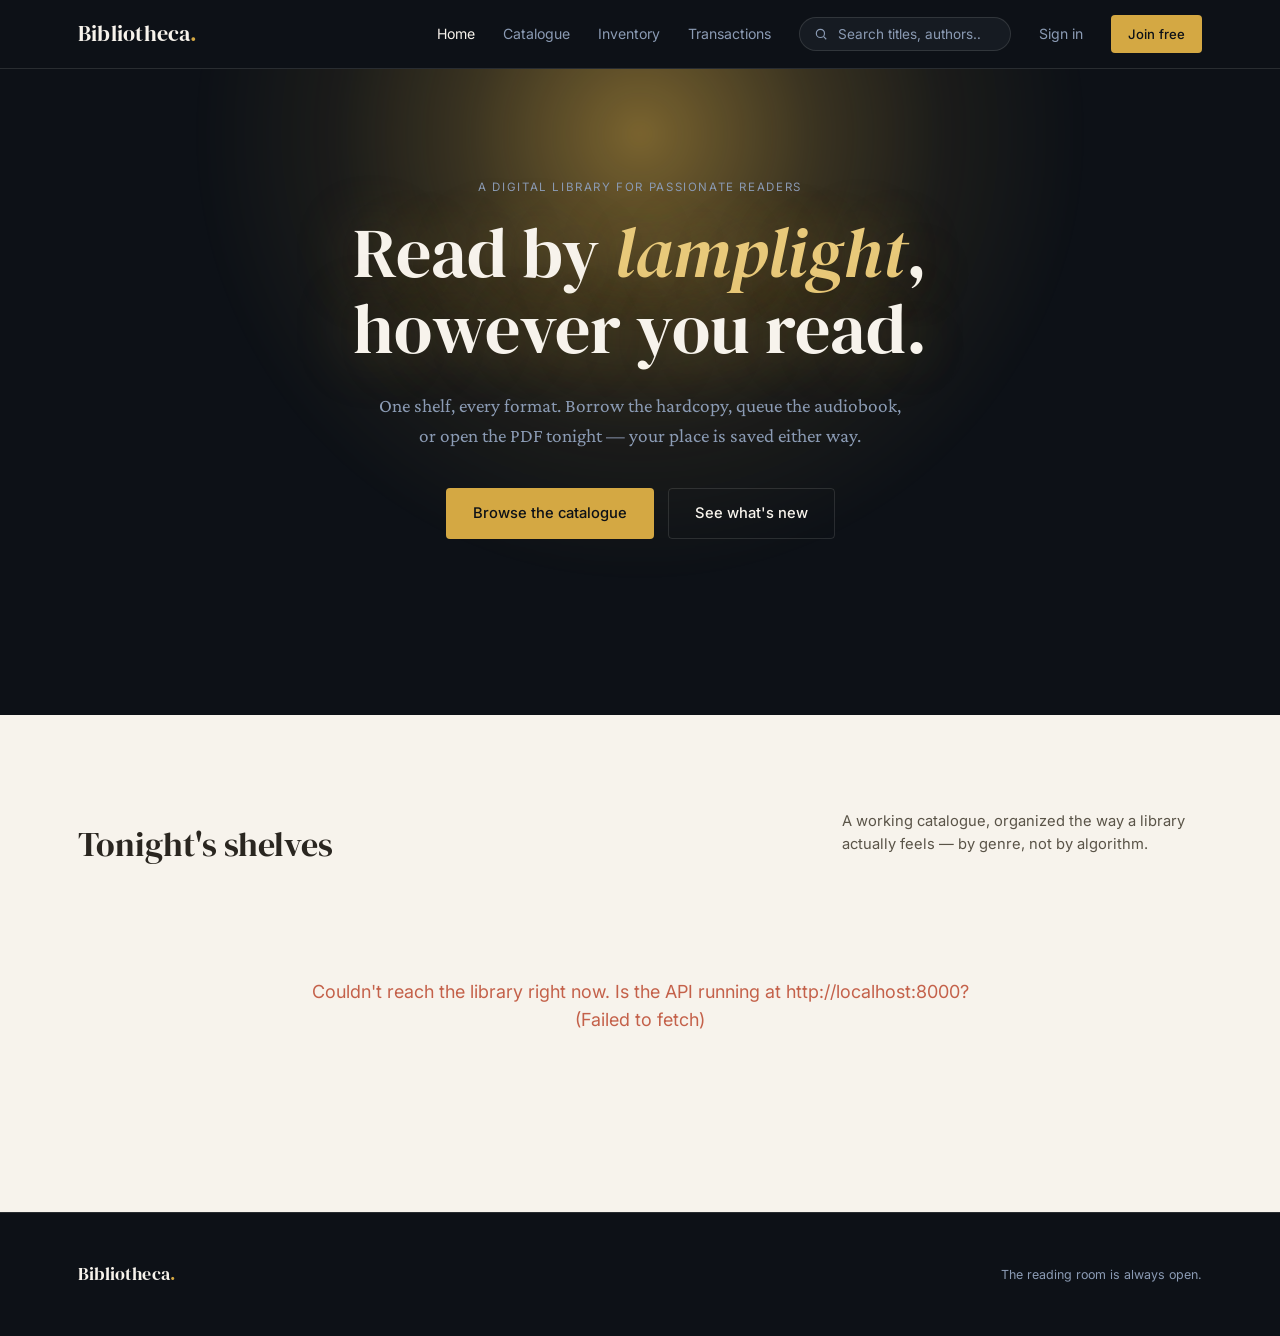
==== frontend/index.html @ e541b84b "Initial commit" ====
<!DOCTYPE html>
<html lang="en">
<head>
<meta charset="UTF-8">
<meta name="viewport" content="width=device-width, initial-scale=1.0">
<title>Bibliotheca — a digital library for passionate readers</title>
<meta name="description" content="Borrow the hardcopy, queue the audio, or open the PDF — one shelf, every format.">
<link rel="preconnect" href="https://fonts.googleapis.com">
<link rel="preconnect" href="https://fonts.gstatic.com" crossorigin>
<link href="https://fonts.googleapis.com/css2?family=DM+Serif+Display:ital@0;1&family=Crimson+Pro:ital,wght@0,400;0,500;0,600;1,400&family=Inter:wght@400;500;600&display=swap" rel="stylesheet">
<link rel="stylesheet" href="css/style.css">
</head>
<body>

<header class="site-header">
  <div class="container">
    <a href="index.html" class="wordmark">Bibliotheca<span>.</span></a>
    <nav class="site-nav">
      <a href="index.html" aria-current="page">Home</a>
      <a href="catalogue.html">Catalogue</a>
      <a href="inventory.html">Inventory</a>
      <a href="transactions.html">Transactions</a>
      <form class="nav-search" id="hero-search-form" role="search">
        <svg width="14" height="14" viewBox="0 0 24 24" fill="none" stroke="currentColor" stroke-width="2"><circle cx="11" cy="11" r="7"/><line x1="21" y1="21" x2="16.65" y2="16.65"/></svg>
        <input type="search" placeholder="Search titles, authors…" aria-label="Search the catalogue">
      </form>
    </nav>
  </div>
</header>

<section class="hero">
  <div class="lamp-glow" aria-hidden="true"></div>
  <div class="container hero-content">
    <span class="eyebrow">A digital library for passionate readers</span>
    <h1>Read by <em>lamplight</em>,<br>however you read.</h1>
    <p class="lede">One shelf, every format. Borrow the hardcopy, queue the audiobook, or open the PDF tonight — your place is saved either way.</p>
    <div class="hero-actions">
      <a href="catalogue.html" class="btn btn-amber">Browse the catalogue</a>
      <a href="#shelves" class="btn btn-ghost">See what's new</a>
    </div>
    <p class="hero-stat" id="hero-stat"></p>
  </div>
</section>

<section class="shelves" id="shelves">
  <div class="container">
    <div class="shelves-intro">
      <h2>Tonight's shelves</h2>
      <p>A working catalogue, organized the way a library actually feels — by genre, not by algorithm.</p>
    </div>
    <div id="shelves-root">
      <!-- Content will be loaded here by home.js -->
      <div class="shelf">
        <div class="shelf-row">
          <div class="skeleton skeleton-card"></div>
          <div class="skeleton skeleton-card"></div>
          <div class="skeleton skeleton-card"></div>
          <div class="skeleton skeleton-card"></div>
        </div>
      </div>
    </div>
  </div>
</section>

<footer class="site-footer">
  <div class="container">
    <span class="wordmark">Bibliotheca<span>.</span></span>
    <small>The reading room is always open.</small>
  </div>
</footer>

<script src="js/api.js"></script>
<script src="js/auth.js"></script>
<script src="js/home.js"></script>
<script>
  // Wait for DOM to load, then update nav and render shelves
  document.addEventListener("DOMContentLoaded", function() {
    console.log("DOM loaded - updating nav");
    updateNavForAuth();
    
    // Also make sure shelves are rendered
    if (typeof renderShelves === 'function') {
      console.log("Rendering shelves...");
      renderShelves();
    } else {
      console.error("renderShelves function not found!");
    }
  });
</script>
</body>
</html>
---- frontend/css/style.css ----
/* ==========================================================================
   Bibliotheca — design tokens
   ========================================================================== */

:root {
  --midnight: #0D1117;
  --midnight-raised: #161B22;
  --vellum: #F7F3EC;
  --vellum-raised: #EFE9DD;
  --amber: #D4A843;
  --amber-soft: #E8C97A;
  --terracotta: #C4614A;
  --forest: #2D4A3E;
  --slate: #8B9BB4;

  --ink: #2A2620;           /* body text on vellum */
  --ink-soft: #5A5448;
  --paper-line: rgba(13, 17, 23, 0.1);
  --night-line: rgba(247, 243, 236, 0.12);

  --font-display: "DM Serif Display", Georgia, serif;
  --font-body: "Crimson Pro", Georgia, serif;
  --font-ui: "Inter", -apple-system, BlinkMacSystemFont, sans-serif;

  --radius-sm: 4px;
  --radius-md: 8px;

  --shadow-card: 0 6px 18px rgba(13, 17, 23, 0.12);
  --shadow-card-dark: 0 10px 30px rgba(0, 0, 0, 0.45);

  --container: 1180px;
}

/* ==========================================================================
   Reset
   ========================================================================== */

*, *::before, *::after { box-sizing: border-box; }

html { scroll-behavior: smooth; }

body {
  margin: 0;
  background: var(--vellum);
  color: var(--ink);
  font-family: var(--font-body);
  font-size: 18px;
  line-height: 1.55;
  -webkit-font-smoothing: antialiased;
}

img { max-width: 100%; display: block; }
a { color: inherit; text-decoration: none; }
button { font-family: var(--font-ui); cursor: pointer; }
ul { margin: 0; padding: 0; list-style: none; }

h1, h2, h3 {
  font-family: var(--font-display);
  font-weight: 400;
  margin: 0;
}

:focus-visible {
  outline: 2px solid var(--amber);
  outline-offset: 3px;
}

.eyebrow {
  font-family: var(--font-ui);
  font-size: 0.72rem;
  letter-spacing: 0.14em;
  text-transform: uppercase;
  color: var(--slate);
}

.container {
  max-width: var(--container);
  margin: 0 auto;
  padding: 0 28px;
}

@media (prefers-reduced-motion: reduce) {
  *, *::before, *::after {
    animation-duration: 0.001ms !important;
    animation-iteration-count: 1 !important;
    transition-duration: 0.001ms !important;
    scroll-behavior: auto !important;
  }
}

/* ==========================================================================
   Header — the spine: stays dark across every room of the library
   ========================================================================== */

.site-header {
  background: var(--midnight);
  border-bottom: 1px solid var(--night-line);
  position: sticky;
  top: 0;
  z-index: 50;
}

.site-header .container {
  display: flex;
  align-items: center;
  justify-content: space-between;
  height: 68px;
}

.wordmark {
  font-family: var(--font-display);
  font-size: 1.4rem;
  color: var(--vellum);
  letter-spacing: 0.01em;
}
.wordmark span { color: var(--amber); }

.site-nav { display: flex; align-items: center; gap: 28px; }

.site-nav a {
  font-family: var(--font-ui);
  font-size: 0.88rem;
  color: var(--slate);
  transition: color 0.2s ease;
}
.site-nav a:hover,
.site-nav a[aria-current="page"] { color: var(--vellum); }

.nav-search {
  display: flex;
  align-items: center;
  gap: 8px;
  background: var(--midnight-raised);
  border: 1px solid var(--night-line);
  border-radius: 999px;
  padding: 7px 14px;
}
.nav-search input {
  background: transparent;
  border: none;
  color: var(--vellum);
  font-family: var(--font-ui);
  font-size: 0.85rem;
  width: 160px;
}
.nav-search input::placeholder { color: var(--slate); }
.nav-search input:focus { outline: none; }
.nav-search svg { flex-shrink: 0; color: var(--slate); }

/* ==========================================================================
   Hero — the reading lamp
   ========================================================================== */

.hero {
  position: relative;
  background: var(--midnight);
  overflow: hidden;
  padding: 110px 0 130px;
}

/* the lamplight bloom: a warm radial glow seated above the headline */
.lamp-glow {
  position: absolute;
  top: -180px;
  left: 50%;
  transform: translateX(-50%);
  width: 900px;
  height: 700px;
  background: radial-gradient(
    circle at 50% 35%,
    rgba(212, 168, 67, 0.55) 0%,
    rgba(212, 168, 67, 0.22) 28%,
    rgba(212, 168, 67, 0.07) 48%,
    rgba(13, 17, 23, 0) 70%
  );
  filter: blur(4px);
  pointer-events: none;
  animation: lamp-flicker 7s ease-in-out infinite;
}

@keyframes lamp-flicker {
  0%, 100% { opacity: 1; }
  45% { opacity: 0.92; }
  50% { opacity: 1; }
  78% { opacity: 0.96; }
}

.hero-content {
  position: relative;
  z-index: 2;
  max-width: 700px;
  margin: 0 auto;
  text-align: center;
}

.hero .eyebrow { display: block; margin-bottom: 18px; }

.hero h1 {
  font-size: clamp(2.6rem, 5.5vw, 4.4rem);
  color: var(--vellum);
  line-height: 1.08;
  text-shadow: 0 0 60px rgba(212, 168, 67, 0.35);
}

.hero h1 em {
  font-style: italic;
  color: var(--amber-soft);
}

.hero p.lede {
  font-family: var(--font-body);
  font-size: 1.2rem;
  color: var(--slate);
  margin: 24px auto 0;
  max-width: 540px;
}

.hero-actions {
  display: flex;
  justify-content: center;
  gap: 14px;
  margin-top: 38px;
  flex-wrap: wrap;
}

.btn {
  font-family: var(--font-ui);
  font-size: 0.92rem;
  font-weight: 500;
  padding: 13px 26px;
  border-radius: var(--radius-sm);
  border: 1px solid transparent;
  display: inline-flex;
  align-items: center;
  gap: 8px;
  transition: transform 0.15s ease, background 0.2s ease, border-color 0.2s ease;
}
.btn:hover { transform: translateY(-1px); }

.btn-amber {
  background: var(--amber);
  color: var(--midnight);
}
.btn-amber:hover { background: var(--amber-soft); }

.btn-ghost {
  background: transparent;
  border-color: var(--night-line);
  color: var(--vellum);
}
.btn-ghost:hover { border-color: var(--amber); }

.btn-outline {
  background: transparent;
  border-color: var(--ink);
  color: var(--ink);
}
.btn-outline:hover { border-color: var(--forest); color: var(--forest); }

.btn[disabled] {
  opacity: 0.5;
  cursor: not-allowed;
  transform: none !important;
}

.hero-stat {
  margin-top: 46px;
  font-family: var(--font-ui);
  font-size: 0.78rem;
  letter-spacing: 0.06em;
  color: var(--slate);
}
.hero-stat strong { color: var(--amber-soft); font-weight: 600; }

/* ==========================================================================
   Shelves — light catalogue section
   ========================================================================== */

.shelves {
  background: var(--vellum);
  padding: 80px 0 100px;
}

.shelves-intro {
  display: flex;
  align-items: flex-end;
  justify-content: space-between;
  margin-bottom: 48px;
  gap: 24px;
  flex-wrap: wrap;
}

.shelves-intro h2 {
  font-size: 2.1rem;
  color: var(--ink);
}

.shelves-intro p {
  font-family: var(--font-ui);
  font-size: 0.92rem;
  color: var(--ink-soft);
  max-width: 360px;
}

.shelf { margin-bottom: 56px; }

.shelf-label {
  display: flex;
  align-items: baseline;
  gap: 12px;
  margin-bottom: 18px;
  padding-bottom: 10px;
  border-bottom: 1px solid var(--paper-line);
}

.shelf-label h3 {
  font-size: 1.4rem;
  color: var(--forest);
}

.shelf-count {
  font-family: var(--font-ui);
  font-size: 0.78rem;
  color: var(--slate);
}

.shelf-row {
  display: flex;
  gap: 22px;
  overflow-x: auto;
  padding-bottom: 10px;
  scroll-snap-type: x proximity;
}
.shelf-row::-webkit-scrollbar { height: 6px; }
.shelf-row::-webkit-scrollbar-thumb { background: var(--paper-line); border-radius: 3px; }

/* ==========================================================================
   Book card
   ========================================================================== */

.book-card {
  flex: 0 0 170px;
  scroll-snap-align: start;
  display: block;
}

.book-cover {
  width: 170px;
  height: 248px;
  border-radius: var(--radius-sm);
  object-fit: cover;
  background: var(--vellum-raised) linear-gradient(160deg, #E3DCCB, #D8CFB8);
  box-shadow: var(--shadow-card);
  transition: transform 0.2s ease, box-shadow 0.2s ease;
}
.book-card:hover .book-cover {
  transform: translateY(-4px);
  box-shadow: 0 14px 26px rgba(13, 17, 23, 0.18);
}

.book-card h4 {
  font-family: var(--font-body);
  font-weight: 600;
  font-size: 1rem;
  margin: 12px 0 2px;
  color: var(--ink);
  display: -webkit-box;
  -webkit-line-clamp: 2;
  -webkit-box-orient: vertical;
  overflow: hidden;
}

.book-card .author {
  font-family: var(--font-ui);
  font-size: 0.78rem;
  color: var(--ink-soft);
}

.badges { display: flex; gap: 6px; margin-top: 8px; flex-wrap: wrap; }

.badge {
  font-family: var(--font-ui);
  font-size: 0.66rem;
  letter-spacing: 0.04em;
  text-transform: uppercase;
  padding: 3px 7px;
  border-radius: 999px;
  border: 1px solid currentColor;
}
.badge-pdf { color: var(--forest); }
.badge-audio { color: var(--terracotta); }
.badge-hardcopy { color: var(--slate); }
.badge-hardcopy.is-out { color: #B0492F; }

/* ==========================================================================
   Footer — closing the book
   ========================================================================== */

.site-footer {
  background: var(--midnight);
  color: var(--slate);
  padding: 48px 0;
  border-top: 1px solid var(--night-line);
}

.site-footer .container {
  display: flex;
  justify-content: space-between;
  align-items: center;
  flex-wrap: wrap;
  gap: 14px;
}

.site-footer .wordmark { font-size: 1.1rem; }

.site-footer small {
  font-family: var(--font-ui);
  font-size: 0.78rem;
}

/* ==========================================================================
   Catalogue page
   ========================================================================== */

.catalogue-header {
  background: var(--vellum-raised);
  padding: 56px 0 36px;
  border-bottom: 1px solid var(--paper-line);
}

.catalogue-header h1 {
  font-size: 2.4rem;
  color: var(--ink);
}

.catalogue-header p {
  font-family: var(--font-ui);
  color: var(--ink-soft);
  margin-top: 10px;
  max-width: 520px;
}

.filters {
  display: flex;
  gap: 12px;
  flex-wrap: wrap;
  align-items: center;
  margin-top: 28px;
}

.filters input[type="search"] {
  font-family: var(--font-ui);
  font-size: 0.9rem;
  padding: 11px 16px;
  border: 1px solid var(--paper-line);
  border-radius: var(--radius-sm);
  background: var(--vellum);
  color: var(--ink);
  min-width: 220px;
}
.filters input[type="search"]:focus { outline: none; border-color: var(--amber); }

.pill {
  font-family: var(--font-ui);
  font-size: 0.8rem;
  padding: 8px 16px;
  border-radius: 999px;
  border: 1px solid var(--paper-line);
  background: var(--vellum);
  color: var(--ink-soft);
  transition: all 0.15s ease;
}
.pill:hover { border-color: var(--forest); color: var(--forest); }
.pill.is-active {
  background: var(--forest);
  border-color: var(--forest);
  color: var(--vellum);
}

.catalogue-body { padding: 44px 0 90px; }

.catalogue-meta {
  font-family: var(--font-ui);
  font-size: 0.85rem;
  color: var(--ink-soft);
  margin-bottom: 24px;
}

.catalogue-grid {
  display: grid;
  grid-template-columns: repeat(auto-fill, minmax(170px, 1fr));
  gap: 30px 22px;
}

.empty-state, .error-state {
  font-family: var(--font-ui);
  color: var(--ink-soft);
  padding: 60px 0;
  text-align: center;
}
.error-state { color: var(--terracotta); }

.pagination {
  display: flex;
  justify-content: center;
  align-items: center;
  gap: 18px;
  margin-top: 50px;
  font-family: var(--font-ui);
  font-size: 0.85rem;
  color: var(--ink-soft);
}

.skeleton {
  background: linear-gradient(90deg, var(--vellum-raised) 25%, #E6DFCD 37%, var(--vellum-raised) 63%);
  background-size: 400% 100%;
  animation: shimmer 1.4s ease infinite;
  border-radius: var(--radius-sm);
}
@keyframes shimmer { 0% { background-position: 100% 0; } 100% { background-position: 0 0; } }
.skeleton-card { width: 170px; height: 248px; }

/* ==========================================================================
   Book detail page
   ========================================================================== */

.detail-hero {
  background: var(--vellum-raised);
  padding: 56px 0 64px;
  border-bottom: 1px solid var(--paper-line);
}

.detail-layout {
  display: grid;
  grid-template-columns: 260px 1fr;
  gap: 48px;
}

.detail-cover {
  width: 100%;
  border-radius: var(--radius-md);
  box-shadow: var(--shadow-card);
}

.detail-genre {
  font-family: var(--font-ui);
  font-size: 0.75rem;
  letter-spacing: 0.1em;
  text-transform: uppercase;
  color: var(--forest);
}

.detail-layout h1 {
  font-size: 2.6rem;
  color: var(--ink);
  margin-top: 10px;
  line-height: 1.12;
}

.detail-author {
  font-family: var(--font-body);
  font-style: italic;
  font-size: 1.15rem;
  color: var(--ink-soft);
  margin-top: 8px;
}

.detail-meta-row {
  display: flex;
  gap: 18px;
  margin-top: 18px;
  font-family: var(--font-ui);
  font-size: 0.82rem;
  color: var(--slate);
  flex-wrap: wrap;
}

.detail-desc {
  margin-top: 26px;
  font-size: 1.08rem;
  color: var(--ink);
  max-width: 60ch;
}

.format-grid {
  display: grid;
  grid-template-columns: repeat(auto-fit, minmax(220px, 1fr));
  gap: 16px;
  margin-top: 34px;
}

.format-card {
  border: 1px solid var(--paper-line);
  border-radius: var(--radius-md);
  padding: 20px;
  background: var(--vellum);
}
.format-card.is-unavailable { opacity: 0.55; }

.format-card .eyebrow { margin-bottom: 6px; }

.format-card h4 {
  font-family: var(--font-body);
  font-weight: 600;
  font-size: 1.05rem;
  color: var(--ink);
}

.format-card p {
  font-family: var(--font-ui);
  font-size: 0.82rem;
  color: var(--ink-soft);
  margin: 6px 0 14px;
}

.detail-body { padding: 56px 0 100px; }

.detail-note {
  font-family: var(--font-ui);
  font-size: 0.78rem;
  color: var(--slate);
  margin-top: 6px;
}

@media (max-width: 760px) {
  .detail-layout { grid-template-columns: 1fr; }
  .detail-cover { width: 200px; margin: 0 auto; }
  .nav-search { display: none; }
}

/* ==========================================================================
   PDF Reader — reading by lamplight, literally
   ========================================================================== */

body.reader-page { background: var(--midnight); }

.reader-toolbar {
  position: sticky;
  top: 68px;
  z-index: 40;
  background: var(--midnight-raised);
  border-bottom: 1px solid var(--night-line);
}

.reader-toolbar-inner {
  display: flex;
  align-items: center;
  justify-content: space-between;
  gap: 18px;
  height: 56px;
  flex-wrap: wrap;
}

.reader-back {
  font-family: var(--font-ui);
  font-size: 0.82rem;
  color: var(--slate);
  flex-shrink: 0;
}
.reader-back:hover { color: var(--amber-soft); }

.reader-title {
  font-family: var(--font-body);
  font-style: italic;
  font-size: 0.95rem;
  color: var(--vellum);
  overflow: hidden;
  text-overflow: ellipsis;
  white-space: nowrap;
  flex: 1;
  text-align: center;
}

.reader-controls {
  display: flex;
  align-items: center;
  gap: 8px;
  flex-shrink: 0;
}

.reader-btn {
  background: var(--midnight);
  border: 1px solid var(--night-line);
  color: var(--vellum);
  font-family: var(--font-ui);
  font-size: 0.85rem;
  padding: 6px 12px;
  border-radius: var(--radius-sm);
  transition: border-color 0.15s ease;
}
.reader-btn:hover { border-color: var(--amber); }

#page-indicator {
  font-family: var(--font-ui);
  font-size: 0.8rem;
  color: var(--slate);
  min-width: 70px;
  text-align: center;
}

.reader-progress-track {
  height: 3px;
  background: var(--night-line);
}
.reader-progress-fill {
  height: 100%;
  width: 0%;
  background: var(--amber);
  transition: width 0.2s ease;
}

.reader-main {
  padding: 40px 20px 80px;
  display: flex;
  flex-direction: column;
  align-items: center;
  min-height: 60vh;
}

.reader-status {
  font-family: var(--font-ui);
  font-size: 0.9rem;
  color: var(--slate);
  margin: 0 0 20px;
  text-align: center;
}
.reader-status.is-error { color: var(--terracotta); }
.reader-status:empty { display: none; }

.canvas-wrap {
  background: var(--vellum);
  box-shadow: 0 0 80px rgba(212, 168, 67, 0.18), 0 20px 50px rgba(0, 0, 0, 0.5);
  border-radius: 2px;
  line-height: 0;
}

#pdf-canvas { display: block; max-width: 90vw; }

@media (max-width: 700px) {
  .reader-title { display: none; }
  .reader-toolbar { top: 0; }
}

/* ==========================================================================
   Auth pages — login & register
   ========================================================================== */

body.auth-page { background: var(--midnight); min-height: 100vh; }

.auth-main {
  position: relative;
  min-height: calc(100vh - 68px);
  display: flex;
  align-items: center;
  justify-content: center;
  padding: 48px 20px;
  overflow: hidden;
}

.auth-glow {
  position: absolute;
  top: -200px;
  left: 50%;
  transform: translateX(-50%);
  width: 700px;
  height: 600px;
  background: radial-gradient(
    circle at 50% 35%,
    rgba(212, 168, 67, 0.35) 0%,
    rgba(212, 168, 67, 0.1) 35%,
    rgba(13, 17, 23, 0) 65%
  );
  pointer-events: none;
  filter: blur(8px);
}

.auth-card {
  position: relative;
  z-index: 2;
  background: var(--midnight-raised);
  border: 1px solid var(--night-line);
  border-radius: var(--radius-md);
  padding: 44px 40px;
  width: 100%;
  max-width: 460px;
}

.auth-card--wide { max-width: 720px; }

.auth-card-header { text-align: center; margin-bottom: 32px; }

.auth-card-header h1 {
  font-size: 2rem;
  color: var(--vellum);
}

.auth-card-header p {
  font-family: var(--font-ui);
  font-size: 0.92rem;
  color: var(--slate);
  margin-top: 8px;
}

/* error & success messages */
.auth-error {
  background: rgba(196, 97, 74, 0.12);
  border: 1px solid rgba(196, 97, 74, 0.4);
  color: #E88A77;
  font-family: var(--font-ui);
  font-size: 0.85rem;
  padding: 12px 16px;
  border-radius: var(--radius-sm);
  margin-bottom: 20px;
}

.auth-success {
  background: rgba(45, 74, 62, 0.25);
  border: 1px solid rgba(45, 74, 62, 0.5);
  color: #7FBB9E;
  font-family: var(--font-ui);
  font-size: 0.85rem;
  padding: 12px 16px;
  border-radius: var(--radius-sm);
  margin-bottom: 20px;
}

/* form layout */
.auth-form { display: flex; flex-direction: column; gap: 20px; }

.form-row {
  display: grid;
  grid-template-columns: 1fr 1fr;
  gap: 16px;
}

.form-field { display: flex; flex-direction: column; gap: 6px; }

.form-field label {
  font-family: var(--font-ui);
  font-size: 0.8rem;
  font-weight: 500;
  color: var(--slate);
  letter-spacing: 0.04em;
}

.required { color: var(--terracotta); }

.form-field input[type="text"],
.form-field input[type="email"],
.form-field input[type="password"],
.form-field input[type="url"] {
  background: var(--midnight);
  border: 1px solid var(--night-line);
  border-radius: var(--radius-sm);
  color: var(--vellum);
  font-family: var(--font-ui);
  font-size: 0.92rem;
  padding: 11px 14px;
  transition: border-color 0.15s ease;
  width: 100%;
}

.form-field input:focus {
  outline: none;
  border-color: var(--amber);
}

.form-field input::placeholder { color: var(--slate); opacity: 0.6; }

.field-hint {
  font-family: var(--font-ui);
  font-size: 0.75rem;
  color: var(--slate);
  opacity: 0.7;
}

/* password show/hide */
.input-with-toggle { position: relative; }
.input-with-toggle input { padding-right: 42px; }

.toggle-password {
  position: absolute;
  right: 12px;
  top: 50%;
  transform: translateY(-50%);
  background: none;
  border: none;
  color: var(--slate);
  padding: 0;
  line-height: 0;
}
.toggle-password:hover { color: var(--amber-soft); }

/* password strength bar */
.password-strength {
  display: flex;
  align-items: center;
  gap: 10px;
  margin-top: 6px;
}

.strength-bar {
  flex: 1;
  height: 4px;
  background: var(--night-line);
  border-radius: 2px;
  overflow: hidden;
}

.strength-fill {
  height: 100%;
  width: 0%;
  border-radius: 2px;
  transition: width 0.3s ease, background 0.3s ease;
}

.strength-label {
  font-family: var(--font-ui);
  font-size: 0.72rem;
  font-weight: 500;
  min-width: 60px;
}

/* avatar preview */
.avatar-preview-row { display: flex; align-items: center; gap: 12px; }
.avatar-preview {
  width: 44px;
  height: 44px;
  border-radius: 50%;
  object-fit: cover;
  border: 2px solid var(--night-line);
  flex-shrink: 0;
}
.avatar-preview-row input { flex: 1; }

/* private account checkbox */
.form-field--checkbox { margin-top: 4px; }

.checkbox-label {
  display: flex;
  align-items: flex-start;
  gap: 12px;
  cursor: pointer;
  font-family: var(--font-ui);
  font-size: 0.88rem;
  color: var(--vellum);
}

.checkbox-label input[type="checkbox"] { display: none; }

.checkbox-custom {
  width: 18px;
  height: 18px;
  border: 1px solid var(--night-line);
  border-radius: 3px;
  background: var(--midnight);
  flex-shrink: 0;
  margin-top: 2px;
  position: relative;
  transition: background 0.15s ease, border-color 0.15s ease;
}

.checkbox-label input:checked + .checkbox-custom {
  background: var(--amber);
  border-color: var(--amber);
}

.checkbox-label input:checked + .checkbox-custom::after {
  content: "";
  position: absolute;
  left: 5px;
  top: 2px;
  width: 5px;
  height: 9px;
  border: 2px solid var(--midnight);
  border-top: none;
  border-left: none;
  transform: rotate(45deg);
}

.checkbox-label small {
  display: block;
  font-size: 0.75rem;
  color: var(--slate);
  margin-top: 2px;
}

/* submit button */
.auth-submit {
  width: 100%;
  justify-content: center;
  padding: 14px;
  font-size: 0.95rem;
  margin-top: 6px;
}

/* switch link (already have account / don't have account) */
.auth-switch {
  text-align: center;
  font-family: var(--font-ui);
  font-size: 0.85rem;
  color: var(--slate);
  margin-top: 24px;
  margin-bottom: 0;
}

.auth-switch a {
  color: var(--amber-soft);
  text-decoration: underline;
  text-underline-offset: 3px;
}

@media (max-width: 600px) {
  .auth-card { padding: 32px 22px; }
  .form-row { grid-template-columns: 1fr; }
  .auth-card--wide { max-width: 100%; }
}
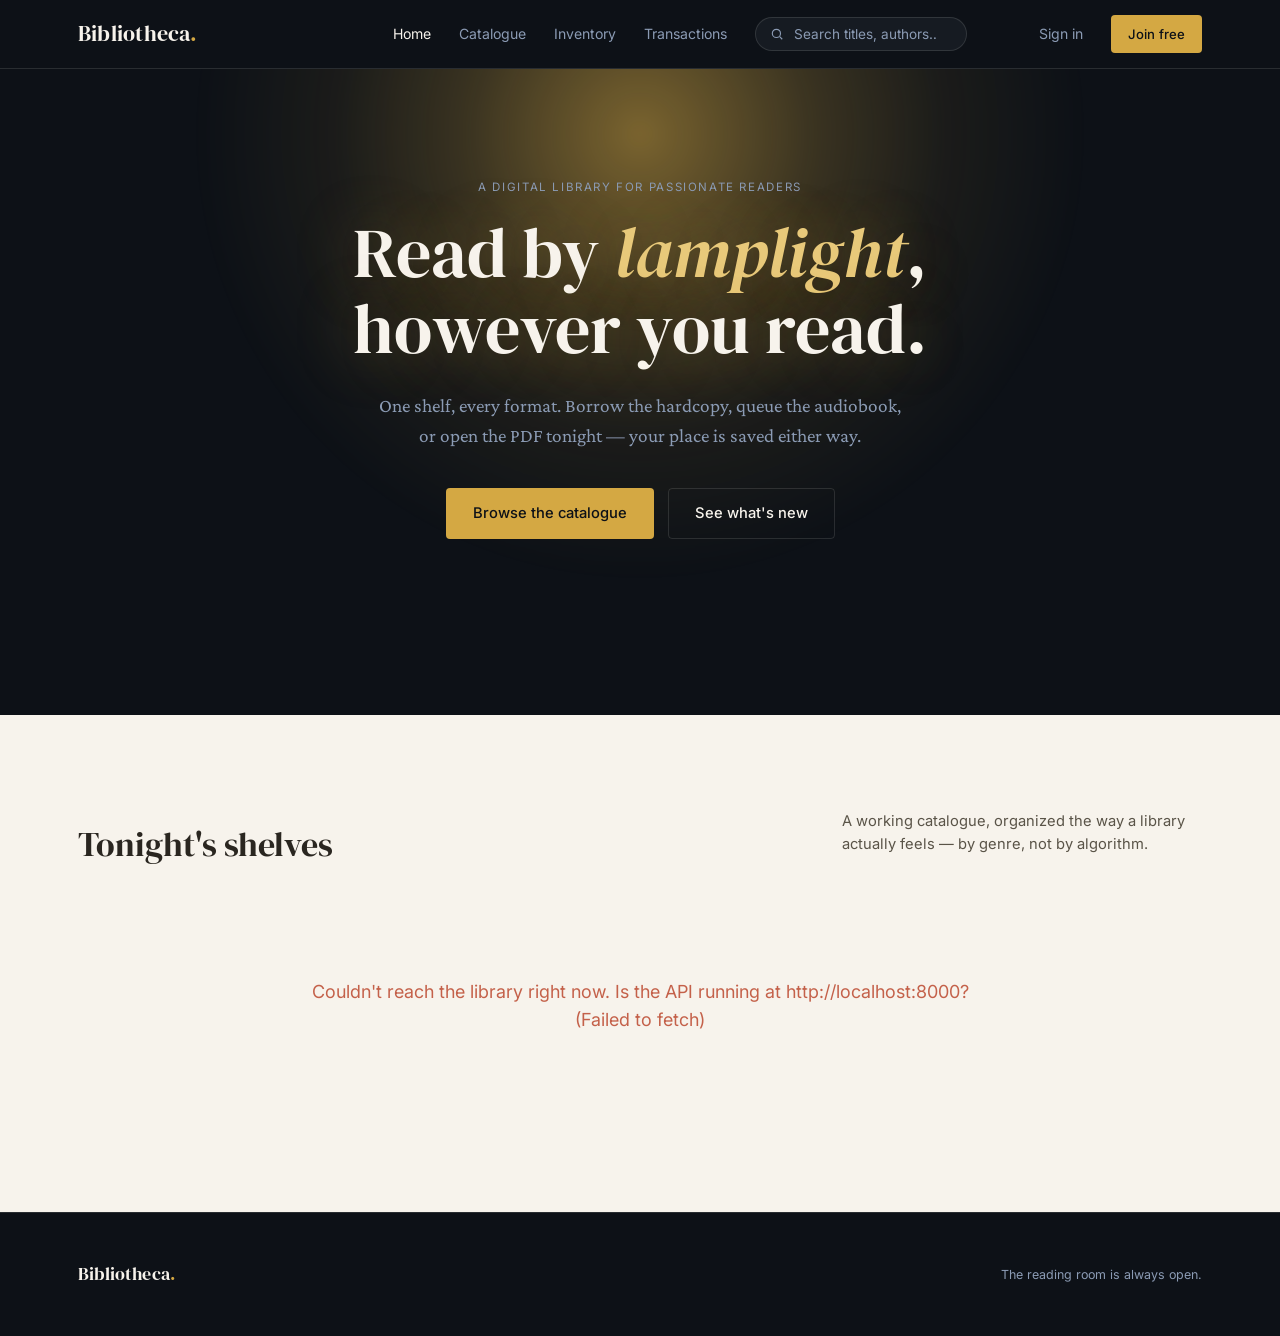
==== commit b89cebd5: "Added light and dark theme while reading PDF books" ====
--- a/frontend/index.html
+++ b/frontend/index.html
@@ -9,6 +9,7 @@
 <link rel="preconnect" href="https://fonts.gstatic.com" crossorigin>
 <link href="https://fonts.googleapis.com/css2?family=DM+Serif+Display:ital@0;1&family=Crimson+Pro:ital,wght@0,400;0,500;0,600;1,400&family=Inter:wght@400;500;600&display=swap" rel="stylesheet">
 <link rel="stylesheet" href="css/style.css">
+<link rel="stylesheet" href="css/themes.css">
 </head>
 <body>
 
@@ -24,6 +25,7 @@
         <svg width="14" height="14" viewBox="0 0 24 24" fill="none" stroke="currentColor" stroke-width="2"><circle cx="11" cy="11" r="7"/><line x1="21" y1="21" x2="16.65" y2="16.65"/></svg>
         <input type="search" placeholder="Search titles, authors…" aria-label="Search the catalogue">
       </form>
+      <div id="theme-controls" style="display:flex;align-items:center;gap:12px;margin-left:16px;"></div>
     </nav>
   </div>
 </header>
@@ -75,15 +77,14 @@
 <script>
   // Wait for DOM to load, then update nav and render shelves
   document.addEventListener("DOMContentLoaded", function() {
-    console.log("DOM loaded - updating nav");
     updateNavForAuth();
     
-    // Also make sure shelves are rendered
-    if (typeof renderShelves === 'function') {
-      console.log("Rendering shelves...");
-      renderShelves();
-    } else {
-      console.error("renderShelves function not found!");
+    const container = document.getElementById('theme-controls');
+    if (container && typeof getThemeToggleHTML === 'function') {
+      container.innerHTML = getThemeToggleHTML();
+      if (typeof ThemeManager !== 'undefined' && ThemeManager) {
+        ThemeManager.init();
+      }
     }
   });
 </script>
--- a/frontend/css/themes.css
+++ b/frontend/css/themes.css
@@ -0,0 +1,258 @@
+/* ============================================================
+   THEME SYSTEM - Genre-based reading themes
+   ============================================================ */
+
+/* ── Base theme variables ── */
+:root {
+  /* Default light theme */
+  --bg-primary: #F7F3EC;
+  --bg-secondary: #EFE9DD;
+  --bg-card: #FFFFFF;
+  --bg-input: #FFFFFF;
+  --text-primary: #2A2620;
+  --text-secondary: #5A5448;
+  --text-muted: #8B9BB4;
+  --border-color: rgba(13, 17, 23, 0.1);
+  --shadow-color: rgba(13, 17, 23, 0.12);
+  --accent-color: #D4A843;
+  --accent-hover: #E8C97A;
+  
+  /* Reader specific */
+  --reader-bg: #F7F3EC;
+  --reader-text: #2A2620;
+  --reader-page-shadow: rgba(13, 17, 23, 0.18);
+}
+
+/* ── Dark base theme ── */
+[data-theme="dark"] {
+  --bg-primary: #1a1a2e;
+  --bg-secondary: #16213e;
+  --bg-card: #1e2a4a;
+  --bg-input: #1a1a2e;
+  --text-primary: #e0e0e0;
+  --text-secondary: #b0b0b0;
+  --text-muted: #6b7b8b;
+  --border-color: rgba(255, 255, 255, 0.08);
+  --shadow-color: rgba(0, 0, 0, 0.3);
+  --accent-color: #6C63FF;
+  --accent-hover: #7B73FF;
+  
+  --reader-bg: #1a1a2e;
+  --reader-text: #e0e0e0;
+  --reader-page-shadow: rgba(0, 0, 0, 0.5);
+}
+
+/* ── GENRE-BASED THEMES ── */
+
+/* 🎭 Fiction - Warm, cozy, inviting */
+[data-theme="fiction"] {
+  --bg-primary: #FDF6F0;
+  --bg-secondary: #F5EAE0;
+  --bg-card: #FFFFFF;
+  --bg-input: #FFFFFF;
+  --text-primary: #3D2C1A;
+  --text-secondary: #6B5340;
+  --text-muted: #A68B7A;
+  --border-color: rgba(61, 44, 26, 0.12);
+  --shadow-color: rgba(61, 44, 26, 0.10);
+  --accent-color: #C27A4A;
+  --accent-hover: #D48E5A;
+  
+  --reader-bg: #FDF6F0;
+  --reader-text: #3D2C1A;
+  --reader-page-shadow: rgba(61, 44, 26, 0.15);
+}
+
+/* 🔥 Motivational - Energetic, vibrant */
+[data-theme="motivational"] {
+  --bg-primary: #FFF8F0;
+  --bg-secondary: #FFEFE0;
+  --bg-card: #FFFFFF;
+  --bg-input: #FFFFFF;
+  --text-primary: #1A2B3C;
+  --text-secondary: #4A5B6C;
+  --text-muted: #8A9BAA;
+  --border-color: rgba(26, 43, 60, 0.10);
+  --shadow-color: rgba(212, 168, 67, 0.15);
+  --accent-color: #FF6B35;
+  --accent-hover: #FF7A4A;
+  
+  --reader-bg: #FFF8F0;
+  --reader-text: #1A2B3C;
+  --reader-page-shadow: rgba(255, 107, 53, 0.15);
+}
+
+/* 🔍 Mystery - Dark, moody, suspenseful */
+[data-theme="mystery"] {
+  --bg-primary: #1A1A2E;
+  --bg-secondary: #16213E;
+  --bg-card: #1E2A4A;
+  --bg-input: #1A1A2E;
+  --text-primary: #E8E0D8;
+  --text-secondary: #A8A0A0;
+  --text-muted: #6B6B7B;
+  --border-color: rgba(255, 255, 255, 0.08);
+  --shadow-color: rgba(0, 0, 0, 0.4);
+  --accent-color: #A855F7;
+  --accent-hover: #B86AFF;
+  
+  --reader-bg: #1A1A2E;
+  --reader-text: #E8E0D8;
+  --reader-page-shadow: rgba(168, 85, 247, 0.15);
+}
+
+/* 🧪 Science - Clean, clinical, modern */
+[data-theme="science"] {
+  --bg-primary: #F0F5F8;
+  --bg-secondary: #E4EDF2;
+  --bg-card: #FFFFFF;
+  --bg-input: #FFFFFF;
+  --text-primary: #1A2B3C;
+  --text-secondary: #4A6B7C;
+  --text-muted: #8A9BAA;
+  --border-color: rgba(26, 43, 60, 0.08);
+  --shadow-color: rgba(26, 43, 60, 0.08);
+  --accent-color: #2A7DE1;
+  --accent-hover: #3A8DF1;
+  
+  --reader-bg: #F0F5F8;
+  --reader-text: #1A2B3C;
+  --reader-page-shadow: rgba(42, 125, 225, 0.12);
+}
+
+/* 📖 Biography - Classic, timeless, elegant */
+[data-theme="biography"] {
+  --bg-primary: #F5F0EB;
+  --bg-secondary: #EBE4DC;
+  --bg-card: #FFFFFF;
+  --bg-input: #FFFFFF;
+  --text-primary: #2A2218;
+  --text-secondary: #5A4A3A;
+  --text-muted: #8A7A6A;
+  --border-color: rgba(42, 34, 24, 0.10);
+  --shadow-color: rgba(42, 34, 24, 0.08);
+  --accent-color: #8B6B4A;
+  --accent-hover: #9B7B5A;
+  
+  --reader-bg: #F5F0EB;
+  --reader-text: #2A2218;
+  --reader-page-shadow: rgba(139, 107, 74, 0.12);
+}
+
+/* 💪 Self-help - Calm, grounded, natural */
+[data-theme="self-help"] {
+  --bg-primary: #F5F8F0;
+  --bg-secondary: #E8EDE0;
+  --bg-card: #FFFFFF;
+  --bg-input: #FFFFFF;
+  --text-primary: #1A2A1A;
+  --text-secondary: #4A5A4A;
+  --text-muted: #8A9A8A;
+  --border-color: rgba(26, 42, 26, 0.08);
+  --shadow-color: rgba(26, 42, 26, 0.08);
+  --accent-color: #4A8C6A;
+  --accent-hover: #5A9C7A;
+  
+  --reader-bg: #F5F8F0;
+  --reader-text: #1A2A1A;
+  --reader-page-shadow: rgba(74, 140, 106, 0.12);
+}
+
+/* 🌟 Default fallback - Warm, inviting */
+[data-theme="default"] {
+  --bg-primary: #F7F3EC;
+  --bg-secondary: #EFE9DD;
+  --bg-card: #FFFFFF;
+  --bg-input: #FFFFFF;
+  --text-primary: #2A2620;
+  --text-secondary: #5A5448;
+  --text-muted: #8B9BB4;
+  --border-color: rgba(13, 17, 23, 0.10);
+  --shadow-color: rgba(13, 17, 23, 0.10);
+  --accent-color: #D4A843;
+  --accent-hover: #E8C97A;
+  
+  --reader-bg: #F7F3EC;
+  --reader-text: #2A2620;
+  --reader-page-shadow: rgba(13, 17, 23, 0.12);
+}
+
+/* ── Apply theme colors ── */
+
+body {
+  background: var(--bg-primary);
+  color: var(--text-primary);
+  transition: background-color 0.5s ease, color 0.5s ease;
+}
+
+/* Cards, inputs, containers */
+.card, .format-card, .avail-card, .stat-chip {
+  background: var(--bg-card);
+  color: var(--text-primary);
+  border-color: var(--border-color);
+}
+
+input, select, textarea {
+  background: var(--bg-input);
+  color: var(--text-primary);
+  border-color: var(--border-color);
+}
+
+/* Reader specific */
+.reader-main {
+  background: var(--reader-bg);
+  color: var(--reader-text);
+}
+
+.canvas-wrap {
+  box-shadow: 0 0 80px var(--reader-page-shadow);
+}
+
+/* Smooth transitions for all themed elements */
+* {
+  transition: background-color 0.4s ease, 
+              color 0.4s ease, 
+              border-color 0.4s ease, 
+              box-shadow 0.4s ease;
+}
+
+/* ── Theme toggle button ── */
+.theme-toggle-btn {
+  background: var(--bg-card);
+  border: 1px solid var(--border-color);
+  color: var(--text-primary);
+  padding: 8px 16px;
+  border-radius: 999px;
+  cursor: pointer;
+  font-family: var(--font-ui);
+  font-size: 0.82rem;
+  display: flex;
+  align-items: center;
+  gap: 8px;
+}
+
+.theme-toggle-btn:hover {
+  border-color: var(--accent-color);
+  background: var(--bg-secondary);
+}
+
+/* Theme controls container */
+.theme-controls {
+  display: flex;
+  align-items: center;
+  gap: 12px;
+  margin-left: 16px;
+}
+
+/* Genre badge in reader */
+.genre-badge {
+  display: inline-block;
+  padding: 4px 12px;
+  border-radius: 999px;
+  font-size: 0.72rem;
+  font-family: var(--font-ui);
+  background: var(--accent-color);
+  color: var(--bg-primary);
+  letter-spacing: 0.06em;
+  text-transform: uppercase;
+}
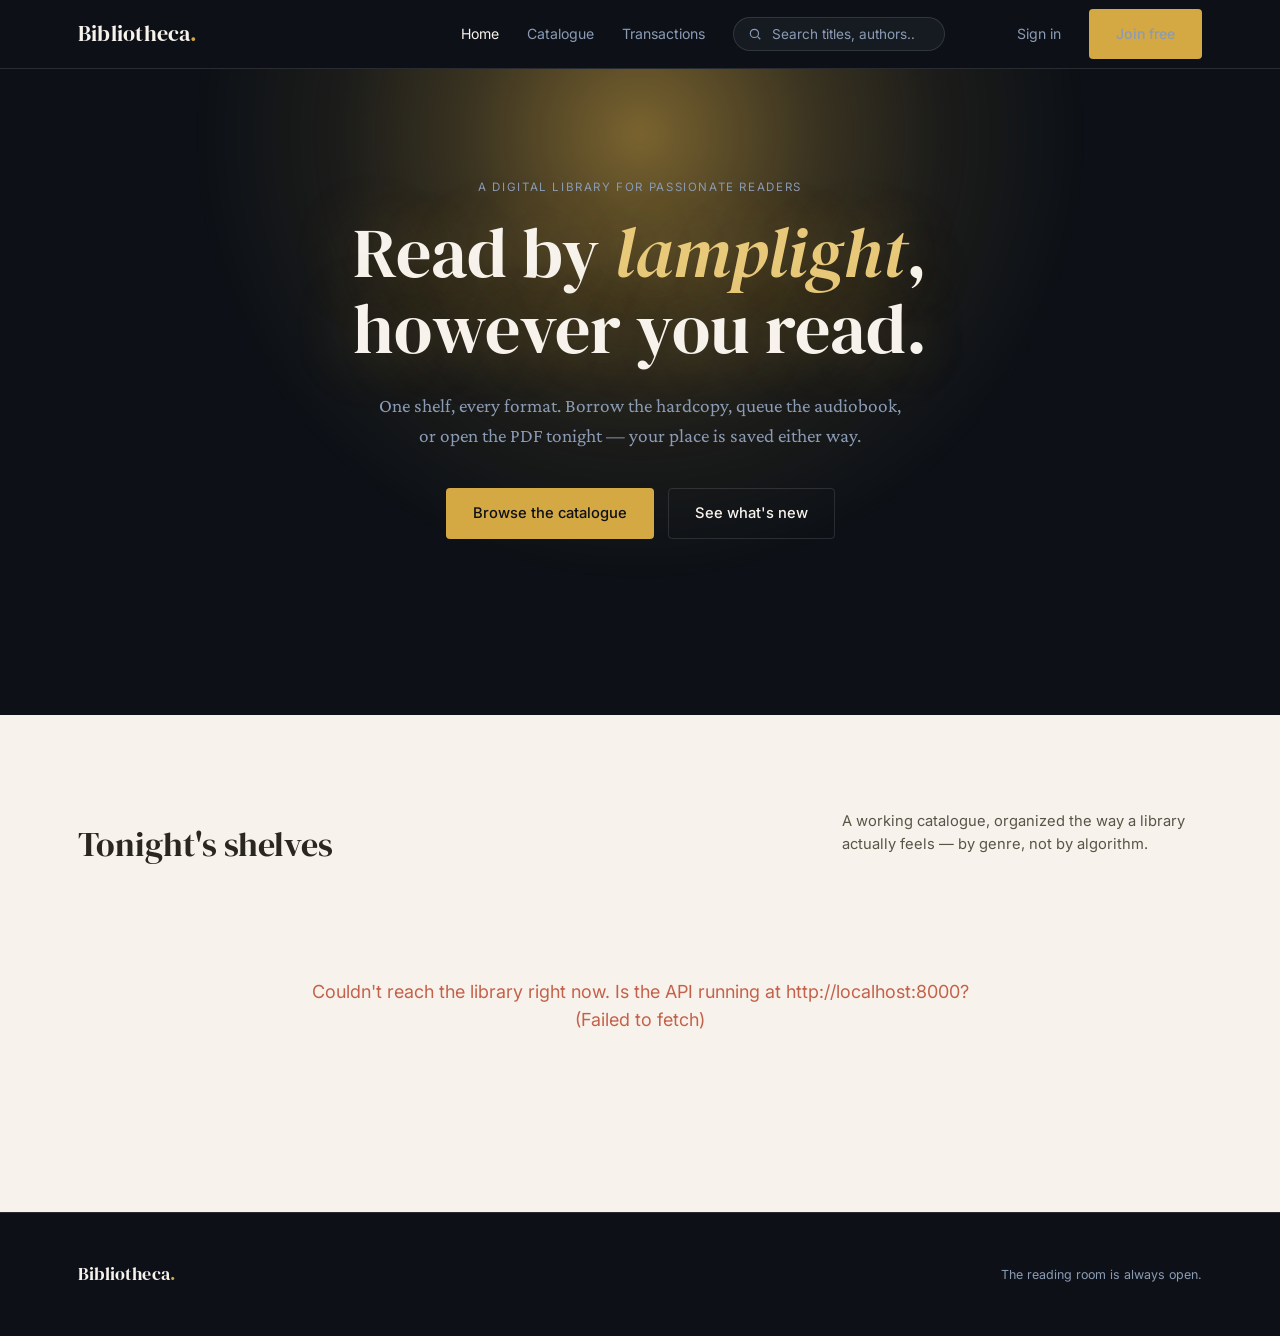
==== commit 1862f18b: "final commit" ====
--- a/frontend/index.html
+++ b/frontend/index.html
@@ -19,7 +19,7 @@
     <nav class="site-nav">
       <a href="index.html" aria-current="page">Home</a>
       <a href="catalogue.html">Catalogue</a>
-      <a href="inventory.html">Inventory</a>
+      <a href="inventory.html" id="inventoryNavLink">Inventory</a>
       <a href="transactions.html">Transactions</a>
       <form class="nav-search" id="hero-search-form" role="search">
         <svg width="14" height="14" viewBox="0 0 24 24" fill="none" stroke="currentColor" stroke-width="2"><circle cx="11" cy="11" r="7"/><line x1="21" y1="21" x2="16.65" y2="16.65"/></svg>
@@ -74,6 +74,7 @@
 <script src="js/api.js"></script>
 <script src="js/auth.js"></script>
 <script src="js/home.js"></script>
+
 <script>
   // Wait for DOM to load, then update nav and render shelves
   document.addEventListener("DOMContentLoaded", function() {
--- a/frontend/css/style.css
+++ b/frontend/css/style.css
@@ -1015,3 +1015,15 @@
   .form-row { grid-template-columns: 1fr; }
   .auth-card--wide { max-width: 100%; }
 }
+
+/* ============================================
+   ADMIN-ONLY NAVIGATION
+   ============================================ */
+
+#inventoryNavLink {
+    display: none;
+}
+
+body.admin-logged-in #inventoryNavLink {
+    display: inline;
+}
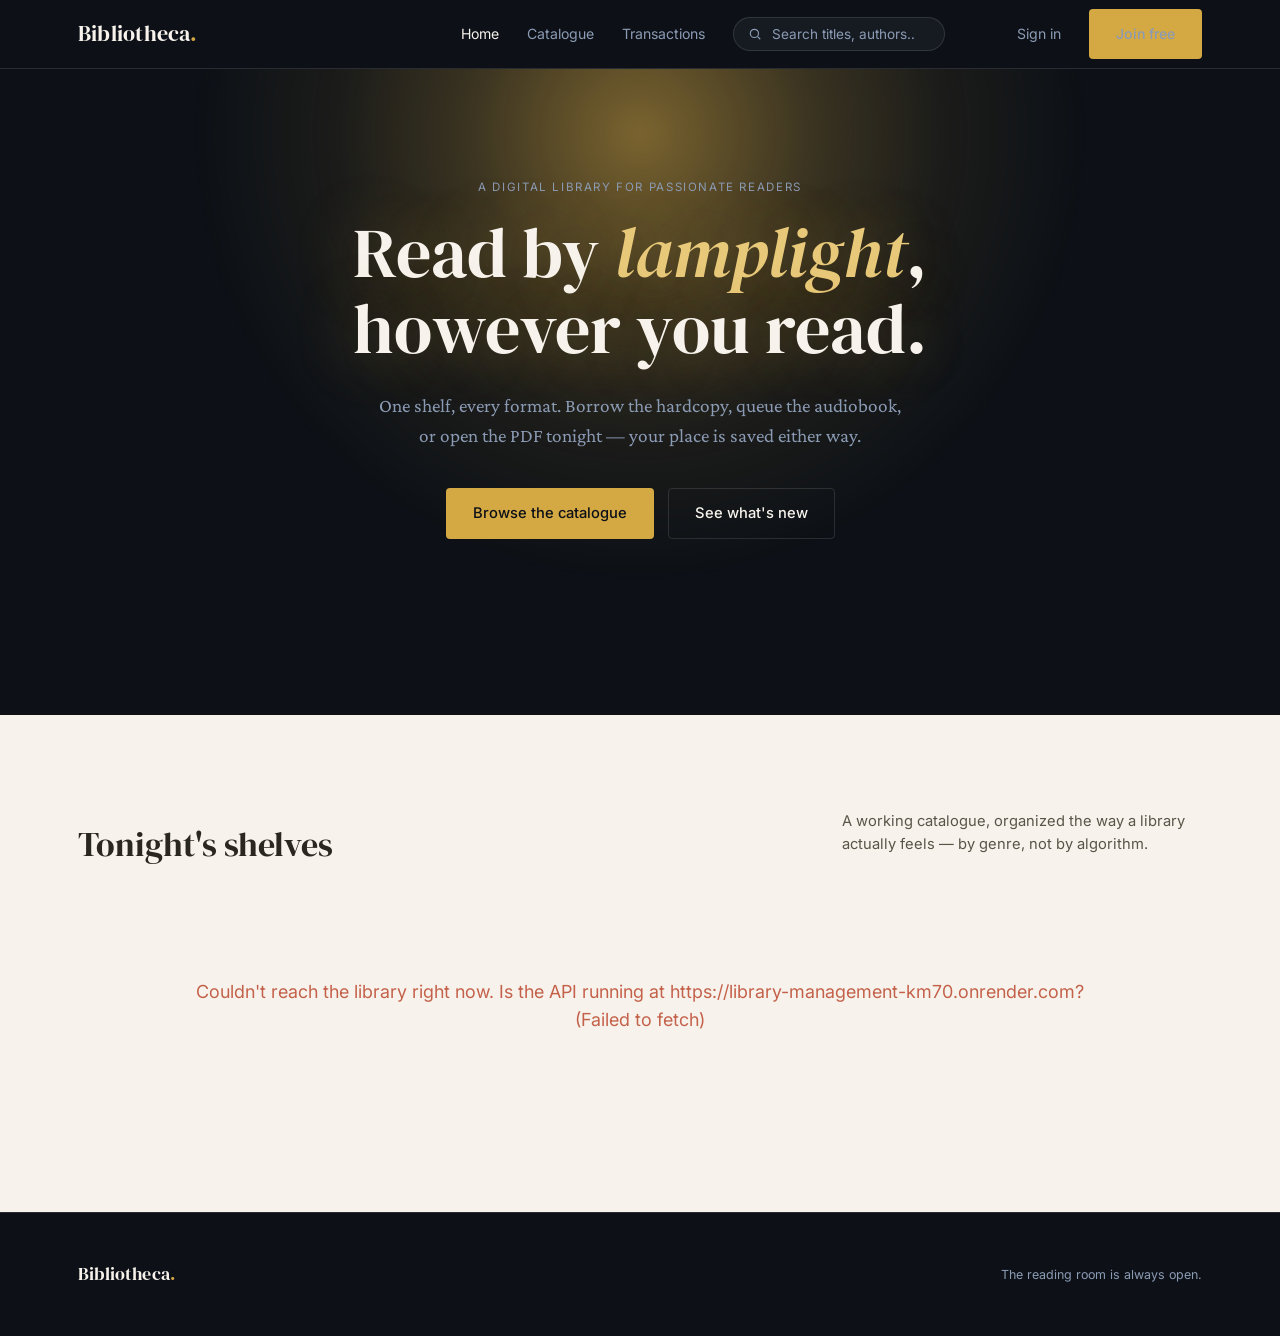
==== commit d939b187: "changes the inventory to warehouse" ====
--- a/frontend/index.html
+++ b/frontend/index.html
@@ -19,7 +19,7 @@
     <nav class="site-nav">
       <a href="index.html" aria-current="page">Home</a>
       <a href="catalogue.html">Catalogue</a>
-      <a href="inventory.html" id="inventoryNavLink">Inventory</a>
+      <a href="inventory.html" id="inventoryNavLink">Warehouse</a>
       <a href="transactions.html">Transactions</a>
       <form class="nav-search" id="hero-search-form" role="search">
         <svg width="14" height="14" viewBox="0 0 24 24" fill="none" stroke="currentColor" stroke-width="2"><circle cx="11" cy="11" r="7"/><line x1="21" y1="21" x2="16.65" y2="16.65"/></svg>
